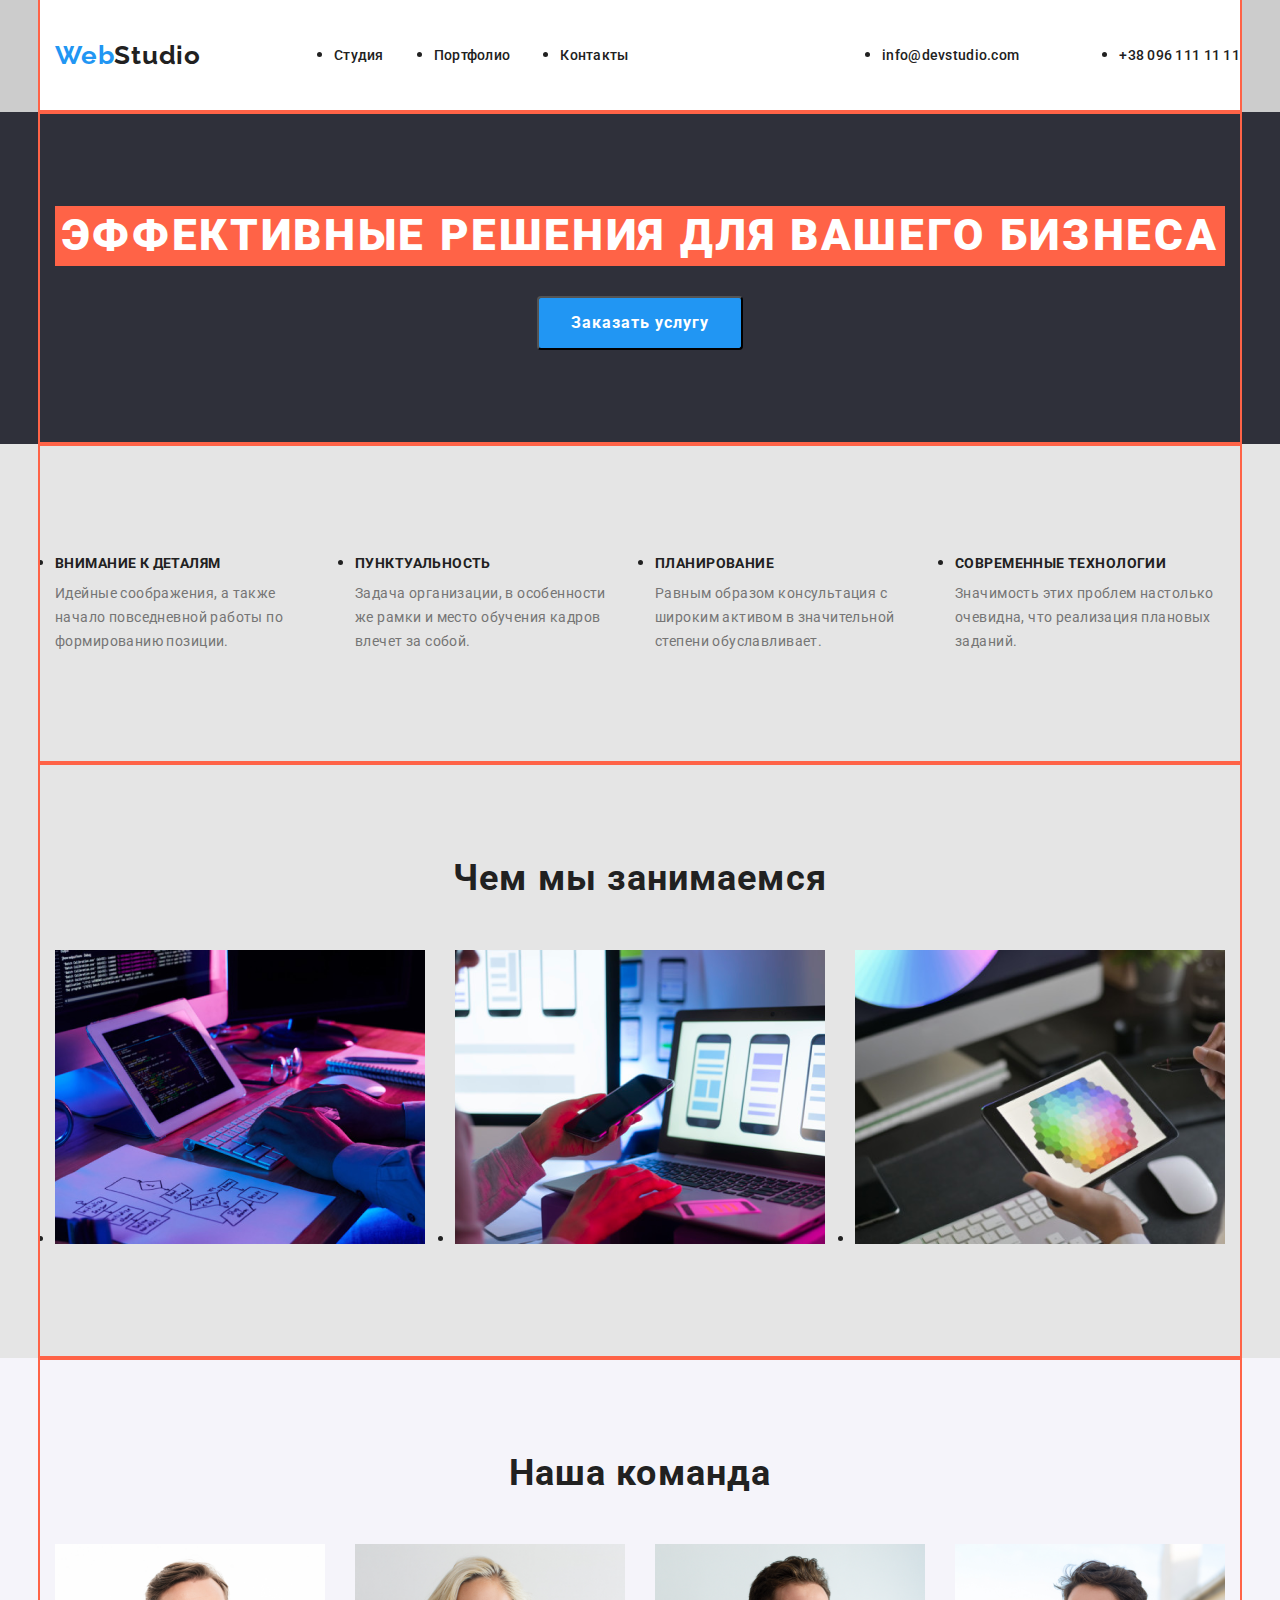
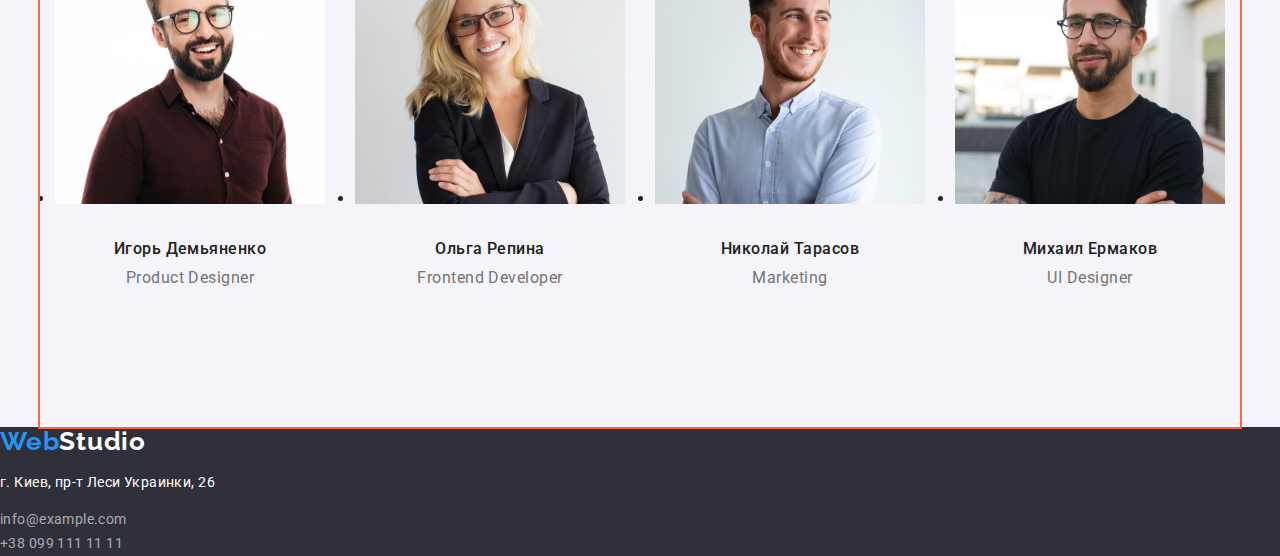
==== index.html @ ee565107 "Создан репозиторий goit-markup-hw-03." ====
<!DOCTYPE html>
<html lang="en">
<head>
    <meta charset="UTF-8">
    <meta name="viewport" content="width=device-width, initial-scale=1.0">
    <title>Document</title>
    <link href="https://fonts.googleapis.com/css2?family=Roboto:wght@400;500;700;900&display=swap" rel="stylesheet" />
    <link href="https://fonts.googleapis.com/css2?family=Raleway:wght@700&display=swap" rel="stylesheet" /> 
    <link rel="stylesheet" href="https://cdnjs.cloudflare.com/ajax/libs/modern-normalize/1.0.0/modern-normalize.min.css" />
    <link rel="stylesheet" href="./css/styles.css" />
</head>
    <body class="page">
        <!-- Шапка сайта -->
        
         <header class="page-header">
        
             <nav class="nav">
                 <a href="/" class="web">Web<span class="logo-header">Studio</span>
                 </a>
                 <ul class="site-nav-list">
                     <li class="item"><a href="" class="link current">Студия</a></li>
                     <li class="item"><a href="./portfolio.html" class="link"> Портфолио</a></li>
                     <li class="item"><a href="" class="link">Контакты</a></li>
                 </ul>
                 <ul class="info">
                     <li class="item"><a href="mailto:info@devstudio.com" class="link">info@devstudio.com</a></li>
                     <li class="item"><a href="tel:+380961111111" class="link">+38 096 111 11 11</a></li>
                </ul>
            </nav>
        
         </header>  
        
         <main>
             <section class="hero">
                <div class="container">
                 <h1 class="hero-title">ЭФФЕКТИВНЫЕ РЕШЕНИЯ ДЛЯ ВАШЕГО БИЗНЕСА</h1>
                 <button class="my-btn">Заказать услугу</button>
                </div>
             </section>

         <section>
             <div class="container">
             <ul class="title">
                 <li class="item">  
                     <h3 class="section-title">ВНИМАНИЕ К ДЕТАЛЯМ</h3>
                     <p class="text">Идейные соображения, а также начало повседневной работы по формированию позиции.</p>
                 </li> 
                <li class="item">
                    <h3 class="section-title">ПУНКТУАЛЬНОСТЬ</h3>
                    <p class="text">Задача организации, в особенности же рамки и место обучения кадров влечет за собой.</p>
                </li>
                <li class="item">
                    <h3 class="section-title">ПЛАНИРОВАНИЕ</h3>
                    <p class="text">Равным образом консультация с широким активом в значительной степени обуславливает.</p>
                </li>
                <li class="item">
                    <h3 class="section-title">СОВРЕМЕННЫЕ ТЕХНОЛОГИИ</h3>
                    <p class="text">Значимость этих проблем настолько очевидна, что реализация плановых заданий.</p>
                </li>
            </ul>
        </div>
         </section>
         <section class="section-comand">
             <div class="container">
             <h2 class="section-list">Чем мы занимаемся</h2>
             <ul class="image">
                 <li class="image-pictures"><img src="./images/img1.png" alt="" width="370"></li>
                 <li class="image-pictures"><img src="./images/img2.png" alt="" width="370"></li>
                 <li class="image-pictures"><img src="./images/img3.png" alt="" width="370"></li>
             </ul>
            </div>
         </section>

         <section class="section-comands">
            <div class="container">
             <h2 class="section-list">Наша команда</h2>
             <ul class="image">
                 <li class="image-pictures">
                     <img src="./images/photo1.png" alt="" width="270">
                     <h4 class="section-name">Игорь Демьяненко</h4>
                     <p class="text-list">Product Designer</p>
                 </li>
                 <li class="image-pictures">
                    <img src="./images/photo2.png" alt="" width="270">
                    <h4 class="section-name">Ольга Репина</h4>
                    <p class="text-list">Frontend Developer</p>
                </li>
                <li class="image-pictures">
                    <img src="./images/photo3.png" alt="" width="270">
                    <h4 class="section-name">Николай Тарасов</h4>
                    <p class="text-list">Marketing</p>
                </li>
                <li class="image-pictures">
                    <img src="./images/photo4.png" alt="" width="270">
                    <h4 class="section-name">Михаил Ермаков</h4>
                    <p class="text-list">UI Designer</p>
                </li>
             </ul>
            </div>
         </section>
        </main>
         <footer class="footer">
            <nav>   
                <a href="/" class="web">Web<span class="logo-white">Studio</span>
                 </a>
            </nav>
            <address>
                <p class="address">г. Киев, пр-т Леси Украинки, 26</p>
                <a href="mailto:info@example.com" class="contacts">info@example.com</a> <br>
                <a href="tel:+380991111111" class="contacts">+38 099 111 11 11</a>
            </address>
         </footer>  
        
</body>
</html>
---- css/styles.css ----
:root {
    --primary-text-color: #212121;
    --primary-white-color: #FFFFFF;
    --footer-contacts-color: rgba(255, 255, 255, 0.6);
}

.nav {
    margin-left: auto;
    margin-right: auto;
   
    width: 1200px;
    padding-left: 15px;
    scroll-padding-right: 15px;
    outline: 2px solid tomato;
    
}
.page-header {
    background-color: #ccc;
}

body {
background-color: #E5E5E5;
color: #212121;
font-family: Roboto, sans-serif;
}
.logo-main {
    color: #2196F3;
    text-decoration: none;
    font-family: Raleway, sans-serif; 
}
.hero-title {
    color: #FFFFFF;
    font-style: normal;
    font-weight: 900;
    font-size: 44px;
    line-height: 1.36em;
    text-align: center;
    letter-spacing: 0.06em;
    margin-top: 0;
    margin-bottom: 30px;
    background-color: tomato;
    left: 452px;
}
.section-title {
    color: var(--primary-text-color);
    font-weight: 700;
    font-size: 14px;
    line-height: 1.14em;
    letter-spacing: 0.03em;
    margin-top: 0;
    margin-bottom: 10px;
    font-weight: 700;
}
.image {
    display: flex;
    padding-inline-start: 0;
}
.image .image-pictures {
    margin-right: 30px;
}

.image .image-pictures:nth-last-child(-n + 1) {
    margin-right: 0;
}
.title {
    display: flex;
    padding-inline-start: 0;
}
.title .item {
    width: 270px; 
    margin-right: 30px;
}
.title .item:nth-last-child(-n + 1) {
    margin-right: 0;
}
.section-portfolio {
    color: var(--primary-text-color);
    font-weight: 700;
    font-size: 18px;
    line-height: 2px;
    letter-spacing: 0.06em;
    margin-top: 20px;
    margin-bottom: 4px;
}
.logo-header {
    color: #212121;
    text-decoration: none;
    font-family: Raleway, sans-serif; 
    
}
.logo-white {
    color: #FFFFFF;
    font-family: Raleway, sans-serif; 
}
.link {
    color:var(--primary-text-color);
    font-weight: 500;
    font-size: 14px;
    line-height: 1.14em;
    letter-spacing: 0.02em;
    text-decoration: none;
    padding-top: 32px;
    padding-bottom: 32px;
    display: block;
 }
.link:hover {
    color: #2196F3;
}
.link:focus {
    color: #2196F3;
}
.site-nav .link.current {
    color: #2196F3;
}
.site-nav-list {
    display: flex;  
    margin-left: 93px;
}
.item:last-child {
    margin-right: 0px;
}
.item {
    margin-right: 50px;
}
.info {
    display: flex;
    margin-left: auto;
}
.info .item + .item {
    margin-left: 50px;
}
.my-btn {
    display: inline-block;
    min-width: 136px;
    color: var(--primary-white-color);
    background-color: #2196F3;  
    font-family: inherit;
    font-family: Roboto;
    border-radius: 4px;
    font-weight: 700;
    font-size: 16px;
    line-height: 1.87em;
    align-items: center;
    text-align: center;
    letter-spacing: 0.06em;
    padding: 10px 32px;
    text-align: center;
}
.my-btn:focus {
    color: #2196F3;
}
.text {
    color: #757575;
    font-size: 14px;
    line-height: 1.71em;
    letter-spacing: 0.03em;
    margin-top: 0;
    margin-bottom: 0;
}
.text-list {
    color: #757575;
    font-weight: 400;
    font-size: 16px;
    line-height: 1.19em;
    letter-spacing: 0.03em;
    margin-bottom: 0;
    margin-top: 0;
    padding-bottom: 30px;
    text-align: center;
}
.text-portfolio {
    color: #757575;
    font-size: 16px;
    line-height: 1.87em;
    letter-spacing: 0.03em;
    margin-top: 0;
    margin-bottom: 0;
}   

.address {
    color: var(--primary-white-color);
    font-weight: 400;
    font-size: 14px;
    line-height: 1.71em;
    letter-spacing: 0.03em;
    font-style: normal;
    font-weight: normal;
    text-decoration: none;
}
.contacts {
    color: var(--footer-contacts-color);
    font-weight: 400;
    font-size: 14px;
    line-height: 1.71em;
    letter-spacing: 0.03em;
    font-style: normal;
    text-decoration: none;
    
}
.button-filter {
    color: var(--primary-text-color);  
    background-color: #F5F4FA; 
    font-family: inherit;
    font-weight: 500;
    font-size: 16px;
    line-height: 1.62em;
    letter-spacing: 0.03em;
    display: inline-block;
    padding: 6px 22px;
    text-align: center;
    min-width: 73px;
    margin-bottom: 50px;
    margin-top: 0;
}    
.button-filter:hover {
    background-color: #2196F3;
    color: #FFFFFF;
}
.logo {
    font-family: Raleway, sans-serif; 
    font-weight: 700;
    font-size: 26px;
    line-height: 1.19em;
}
.web {
    color: #2196F3;
    font-weight: 700;
    font-size: 26px;
    line-height: 1,19em;
    letter-spacing: 0.03em;
    text-decoration: none;
    font-family: Raleway, sans-serif; 
}
.section-list {
    color: var(--primary-text-color);
    font-weight: 700;
    font-size: 36px;
    line-height: 1.17em;
    text-align: center;
    letter-spacing: 0.03em;
    margin-bottom: 50px;
    margin-top: 0;
    
}
.section-name {
    color: var(--primary-text-color);
    font-weight: 500;
    font-size: 16px;
    line-height: 1.19em;
    letter-spacing: 0.03em;
    margin-top: 30px;
    margin-bottom: 10px;
    text-align: center;
}
.hero {
    background-color: #2F303A;  
    text-align: center;
}
.footer {
    background-color: #2F303A;
}

.nav {
    background-color:#FFFFFF;
    display: flex;
    align-items: center;
}
.section-comands {
    background-color: #F5F4FA; 
}
.container {
    outline: 2px solid tomato;
    margin-top: 0;
    margin-bottom: 0;
    padding-top: 94px;
    padding-bottom: 94px;
    width: 1200px;
    padding-left: 15px;
    padding-right: 15px;
    margin-left: auto;
    margin-right: auto;
}
.flex-element {
    margin-right: 30px; 
    background-color: tomato;
    width: calc((100% - 60px) / 3);
}
.flex-element:nth-last-child(-n + 3){
    margin-bottom: 0;
}

.flex-element:nth-child(3n){
    margin-right: 0;
}
.portfolio {
    display: flex;
    flex-wrap: wrap;
    background-color: teal;
    padding-inline-start: 0;    
}
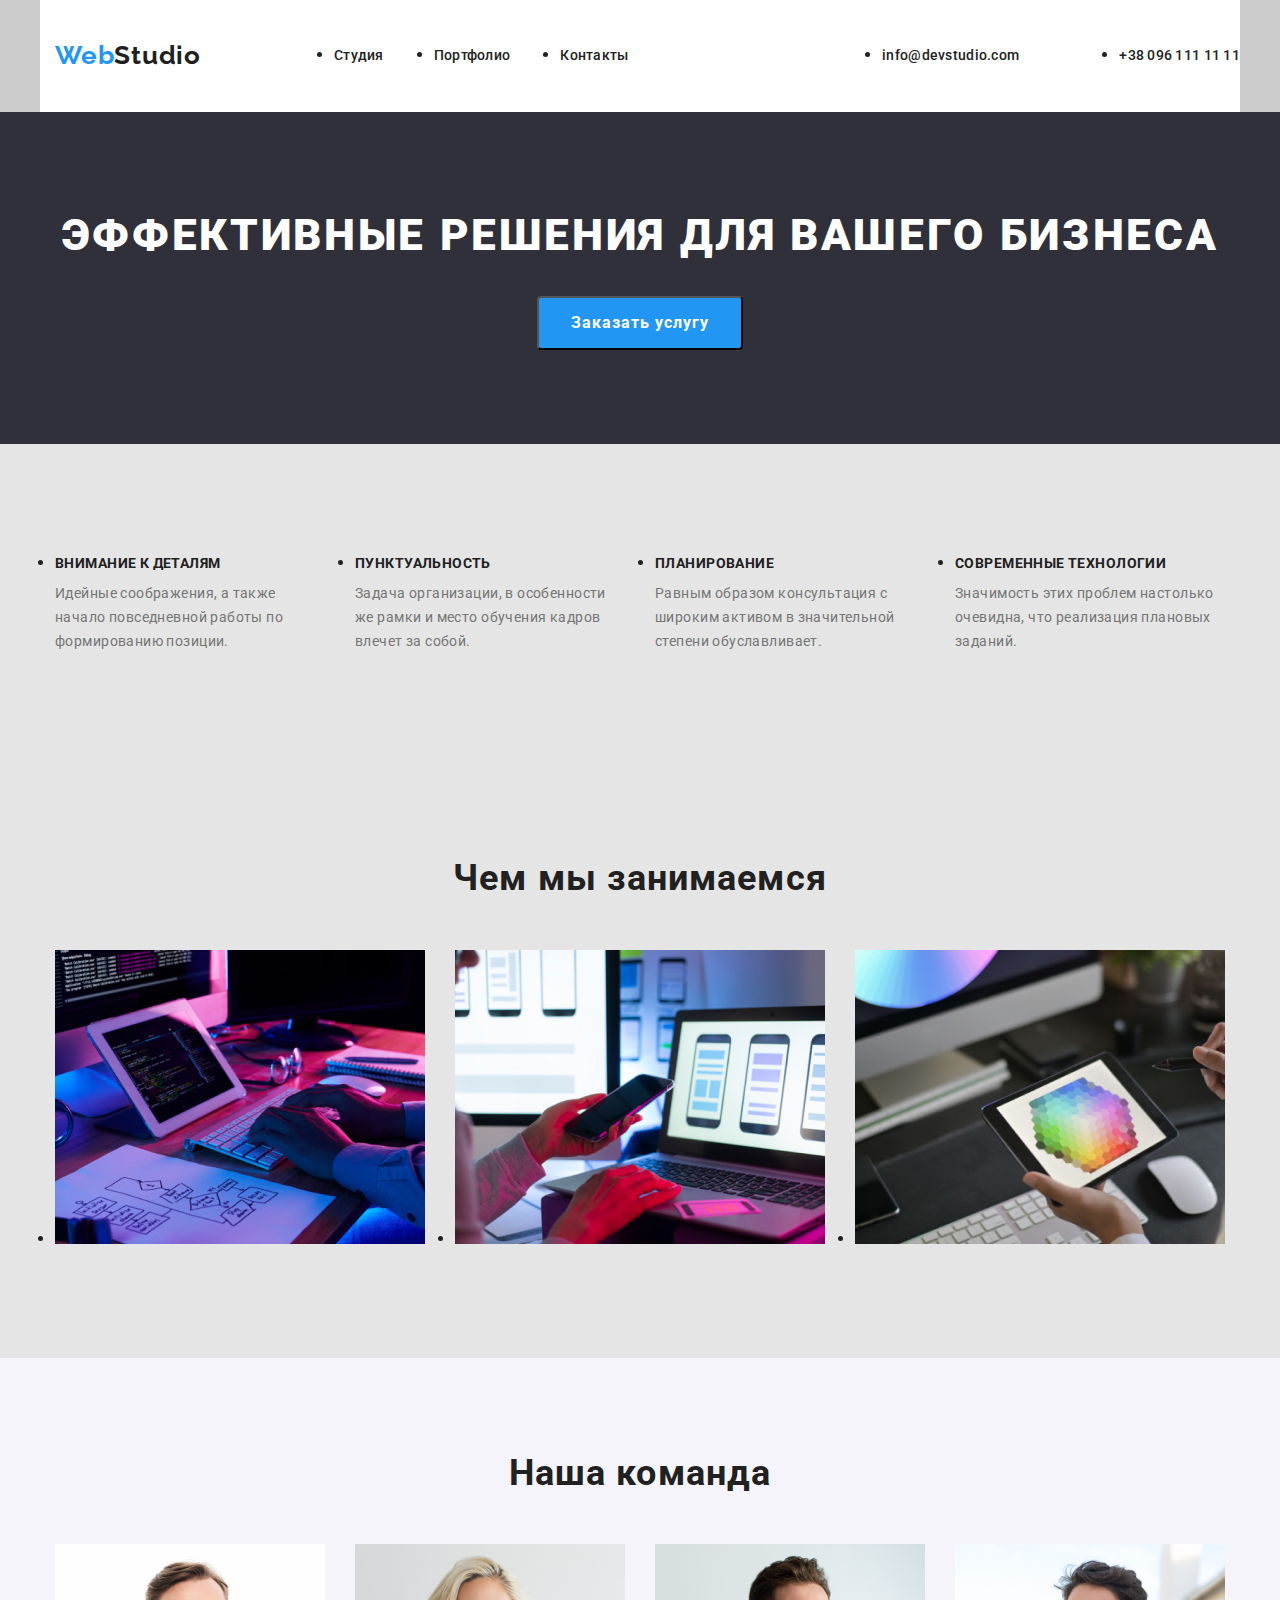
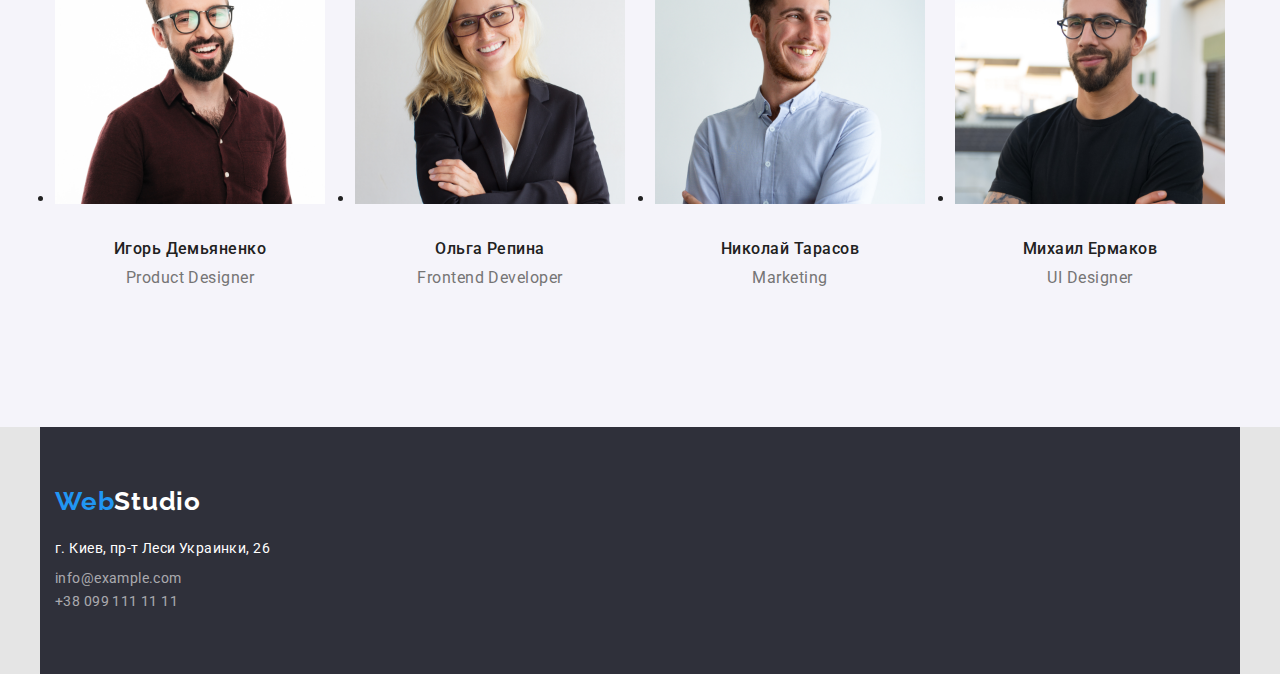
==== commit 8a3bbce0: "добавляет отступы в футере" ====
--- a/index.html
+++ b/index.html
@@ -104,9 +104,9 @@
                 <a href="/" class="web">Web<span class="logo-white">Studio</span>
                  </a>
             </nav>
-            <address>
+            <address    >
                 <p class="address">г. Киев, пр-т Леси Украинки, 26</p>
-                <a href="mailto:info@example.com" class="contacts">info@example.com</a> <br>
+                <a href="mailto:info@example.com" class="contacts email">info@example.com</a> <br>
                 <a href="tel:+380991111111" class="contacts">+38 099 111 11 11</a>
             </address>
          </footer>  
--- a/css/styles.css
+++ b/css/styles.css
@@ -11,8 +11,7 @@
     width: 1200px;
     padding-left: 15px;
     scroll-padding-right: 15px;
-    outline: 2px solid tomato;
-    
+   /* outline: 2px solid tomato;*/  
 }
 .page-header {
     background-color: #ccc;
@@ -38,7 +37,7 @@
     letter-spacing: 0.06em;
     margin-top: 0;
     margin-bottom: 30px;
-    background-color: tomato;
+   /*background-color: tomato;*/
     left: 452px;
 }
 .section-title {
@@ -144,7 +143,6 @@
     text-align: center;
     letter-spacing: 0.06em;
     padding: 10px 32px;
-    text-align: center;
 }
 .my-btn:focus {
     color: #2196F3;
@@ -186,6 +184,13 @@
     font-style: normal;
     font-weight: normal;
     text-decoration: none;
+    margin-top: 20px;
+    margin-bottom: 9px;
+    width: 231px;
+    height: 21px;
+}
+.email {
+    margin-bottom: 9px;
 }
 .contacts {
     color: var(--footer-contacts-color);
@@ -195,7 +200,8 @@
     letter-spacing: 0.03em;
     font-style: normal;
     text-decoration: none;
-    
+    width: 231px;
+    height: 21px;
 }
 .button-filter {
     color: var(--primary-text-color);  
@@ -258,6 +264,14 @@
 }
 .footer {
     background-color: #2F303A;
+    margin-left: auto;
+    margin-right: auto;
+    width: 1200px;
+    padding-left: 15px;
+    scroll-padding-right: 15px;
+   /* outline: 2px solid tomato;*/
+    padding-top: 60px;
+    padding-bottom: 60px;
 }
 
 .nav {
@@ -269,7 +283,7 @@
     background-color: #F5F4FA; 
 }
 .container {
-    outline: 2px solid tomato;
+   /* outline: 2px solid tomato;*/
     margin-top: 0;
     margin-bottom: 0;
     padding-top: 94px;
@@ -282,7 +296,7 @@
 }
 .flex-element {
     margin-right: 30px; 
-    background-color: tomato;
+    /*background-color: tomato;*/
     width: calc((100% - 60px) / 3);
 }
 .flex-element:nth-last-child(-n + 3){
@@ -295,6 +309,19 @@
 .portfolio {
     display: flex;
     flex-wrap: wrap;
-    background-color: teal;
+  /*  background-color: teal;*/
     padding-inline-start: 0;    
-}+}
+.filter {
+    display: flex;
+    padding-inline-start: 0px;   
+    justify-content: center;
+}
+
+.filter-title {
+    margin-right: 8px;
+    display: inline-block;
+}
+.filter-title:nth-child(5n){
+    margin-right: 0;
+}
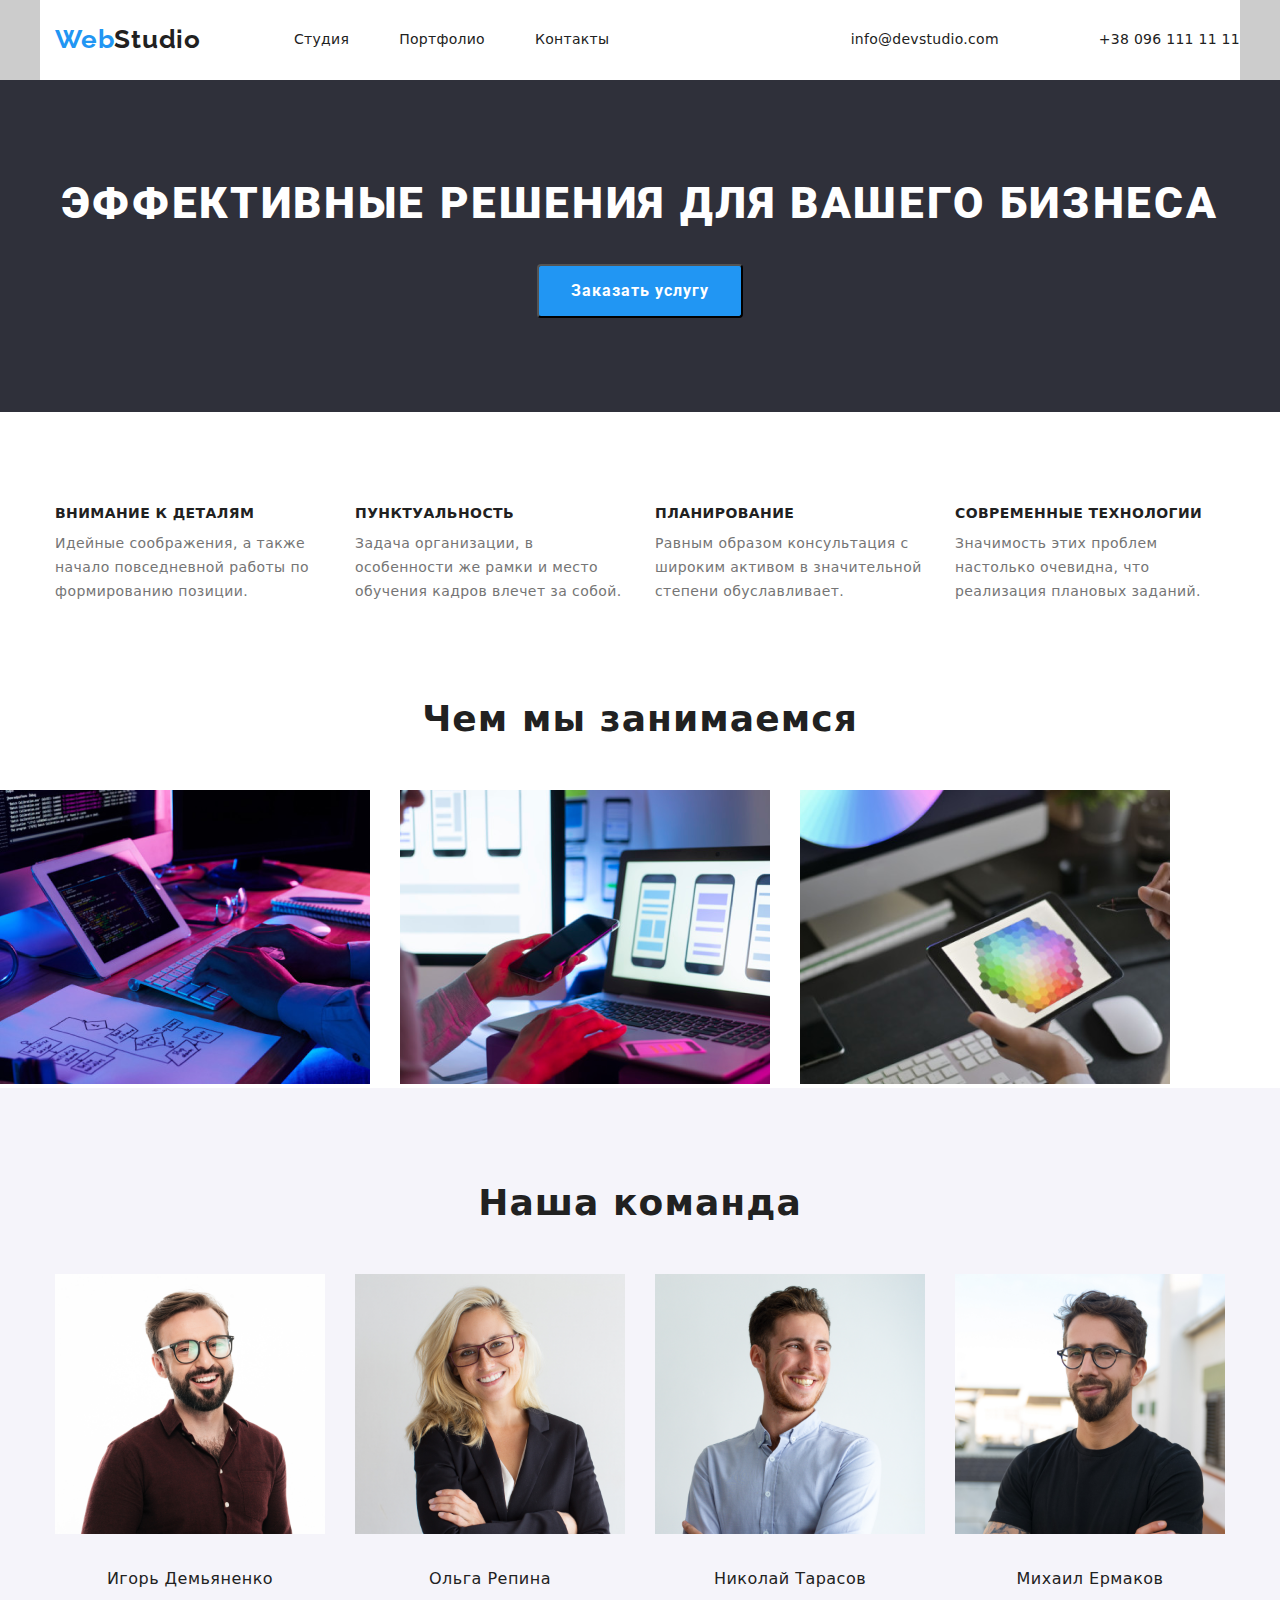
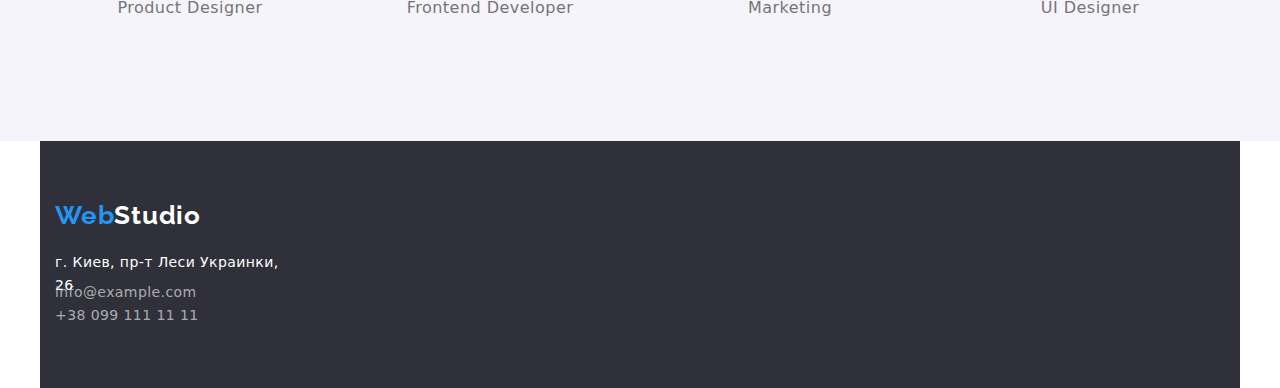
==== commit 8f4ec905: "исправляет ошибки" ====
--- a/index.html
+++ b/index.html
@@ -32,14 +32,14 @@
         
          <main>
              <section class="hero">
-                <div class="container">
+                <div class="container-studio">
                  <h1 class="hero-title">ЭФФЕКТИВНЫЕ РЕШЕНИЯ ДЛЯ ВАШЕГО БИЗНЕСА</h1>
                  <button class="my-btn">Заказать услугу</button>
                 </div>
              </section>
 
-         <section>
-             <div class="container">
+         <section class="studio-title">
+             <div class="container-studio">
              <ul class="title">
                  <li class="item">  
                      <h3 class="section-title">ВНИМАНИЕ К ДЕТАЛЯМ</h3>
@@ -61,7 +61,7 @@
         </div>
          </section>
          <section class="section-comand">
-             <div class="container">
+             <div class="container-image">
              <h2 class="section-list">Чем мы занимаемся</h2>
              <ul class="image">
                  <li class="image-pictures"><img src="./images/img1.png" alt="" width="370"></li>
@@ -72,7 +72,7 @@
          </section>
 
          <section class="section-comands">
-            <div class="container">
+            <div class="container-studio">
              <h2 class="section-list">Наша команда</h2>
              <ul class="image">
                  <li class="image-pictures">
--- a/css/styles.css
+++ b/css/styles.css
@@ -2,25 +2,28 @@
     --primary-text-color: #212121;
     --primary-white-color: #FFFFFF;
     --footer-contacts-color: rgba(255, 255, 255, 0.6);
+    
 }
 
 .nav {
     margin-left: auto;
     margin-right: auto;
-   
+    
     width: 1200px;
     padding-left: 15px;
     scroll-padding-right: 15px;
-   /* outline: 2px solid tomato;*/  
+  
 }
 .page-header {
     background-color: #ccc;
-}
-
-body {
+    height: 80px;
+}
+
+.body {
 background-color: #E5E5E5;
 color: #212121;
 font-family: Roboto, sans-serif;
+
 }
 .logo-main {
     color: #2196F3;
@@ -37,9 +40,10 @@
     letter-spacing: 0.06em;
     margin-top: 0;
     margin-bottom: 30px;
-   /*background-color: tomato;*/
     left: 452px;
-}
+    font-family: Roboto, sans-serif;
+    }
+    
 .section-title {
     color: var(--primary-text-color);
     font-weight: 700;
@@ -154,6 +158,7 @@
     letter-spacing: 0.03em;
     margin-top: 0;
     margin-bottom: 0;
+    padding-bottom: 0;
 }
 .text-list {
     color: #757575;
@@ -171,7 +176,6 @@
     font-size: 16px;
     line-height: 1.87em;
     letter-spacing: 0.03em;
-    margin-top: 0;
     margin-bottom: 0;
 }   
 
@@ -215,7 +219,6 @@
     padding: 6px 22px;
     text-align: center;
     min-width: 73px;
-    margin-bottom: 50px;
     margin-top: 0;
 }    
 .button-filter:hover {
@@ -246,6 +249,7 @@
     letter-spacing: 0.03em;
     margin-bottom: 50px;
     margin-top: 0;
+    padding-top: 0;
     
 }
 .section-name {
@@ -269,7 +273,7 @@
     width: 1200px;
     padding-left: 15px;
     scroll-padding-right: 15px;
-   /* outline: 2px solid tomato;*/
+ 
     padding-top: 60px;
     padding-bottom: 60px;
 }
@@ -282,22 +286,33 @@
 .section-comands {
     background-color: #F5F4FA; 
 }
-.container {
-   /* outline: 2px solid tomato;*/
+
+.container-studio {
     margin-top: 0;
     margin-bottom: 0;
     padding-top: 94px;
     padding-bottom: 94px;
     width: 1200px;
     padding-left: 15px;
-    padding-right: 15px;
+    padding-right: 15px;    
+    margin-left: auto;
+    margin-right: auto;
+    }
+.container {
+    margin-top: 0;
+    margin-bottom: 0;
+    width: 1200px;
+    padding-left: 15px;
+    padding-right: 15px;    
     margin-left: auto;
     margin-right: auto;
 }
 .flex-element {
     margin-right: 30px; 
-    /*background-color: tomato;*/
+
     width: calc((100% - 60px) / 3);
+    margin-bottom: 30px;
+  
 }
 .flex-element:nth-last-child(-n + 3){
     margin-bottom: 0;
@@ -309,8 +324,9 @@
 .portfolio {
     display: flex;
     flex-wrap: wrap;
-  /*  background-color: teal;*/
+ 
     padding-inline-start: 0;    
+    margin-bottom: 94px;
 }
 .filter {
     display: flex;
@@ -321,7 +337,17 @@
 .filter-title {
     margin-right: 8px;
     display: inline-block;
+    padding-top: 94px;
+    padding-bottom: 50px; 
 }
 .filter-title:nth-child(5n){
     margin-right: 0;
 }
+
+ul, 
+a {
+    list-style: none;
+    margin-top: 0;
+    margin-bottom: 0;
+    padding-inline-start: 0;
+}
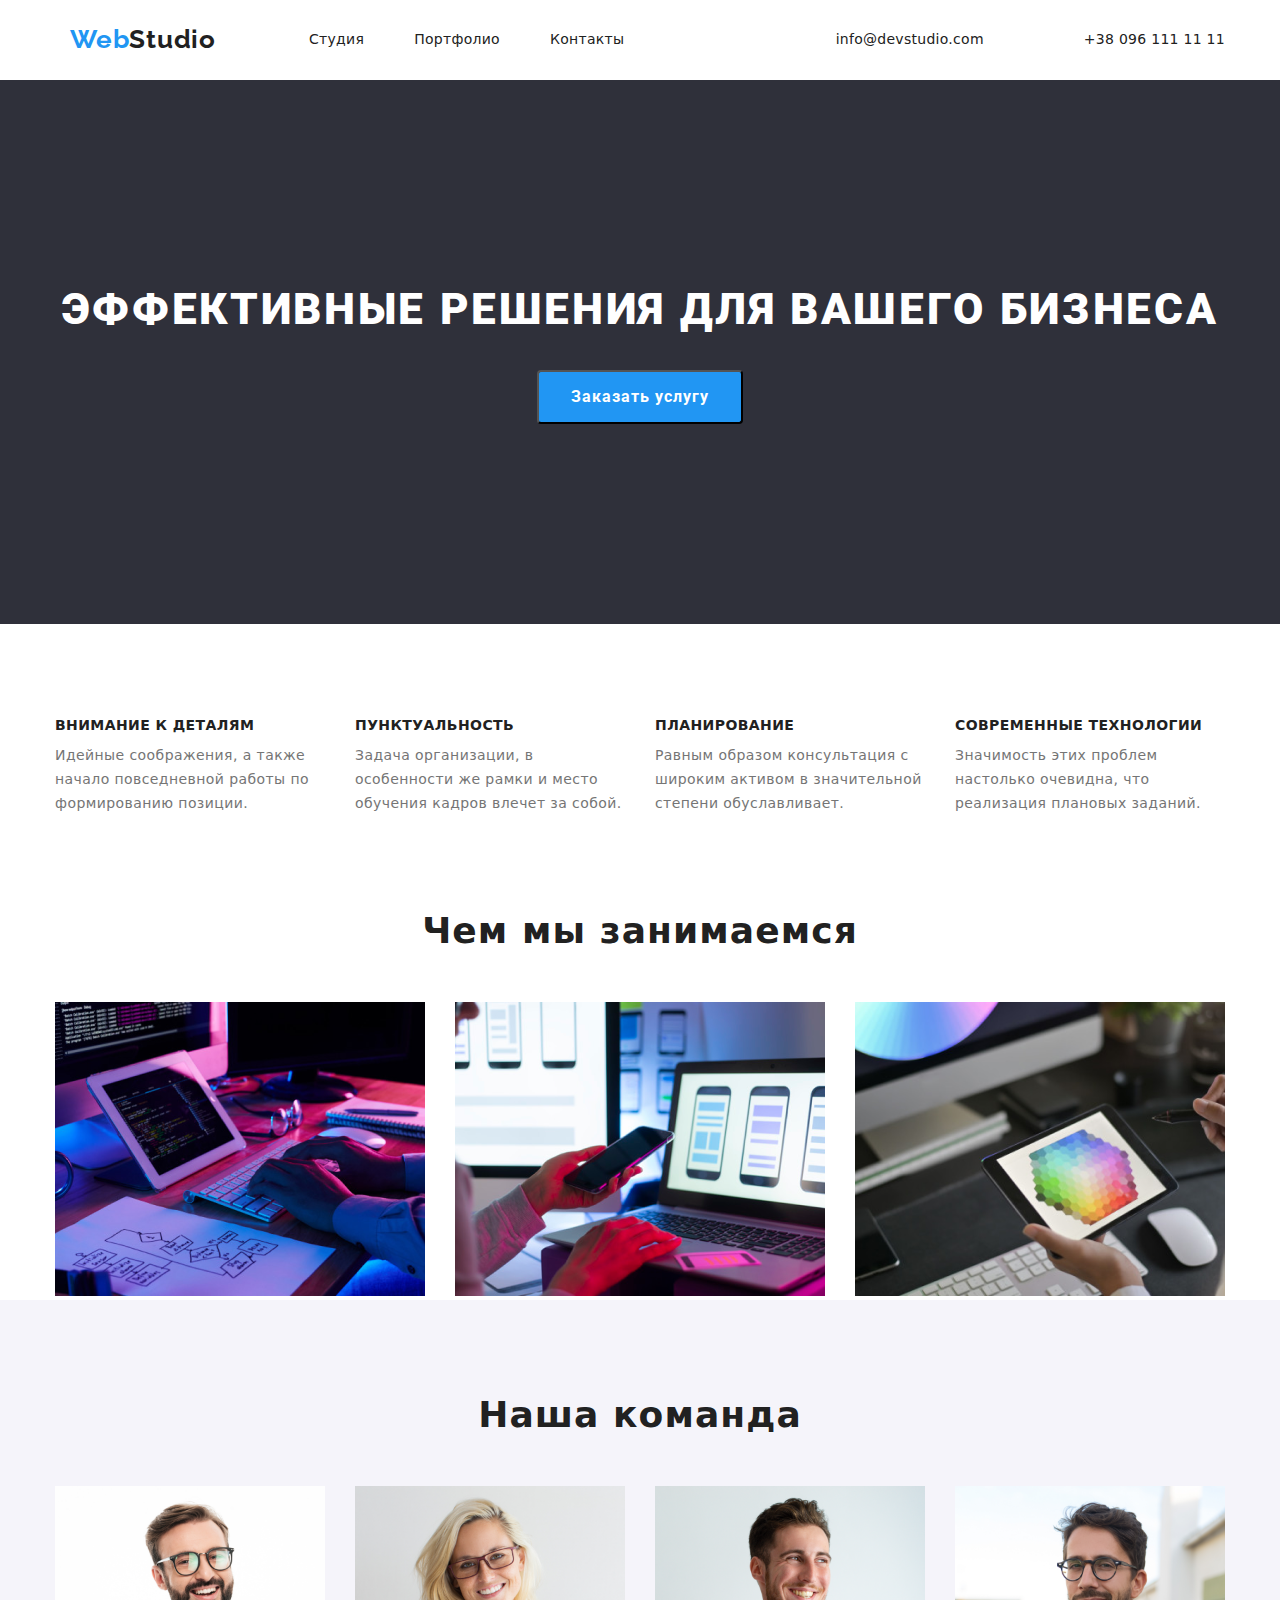
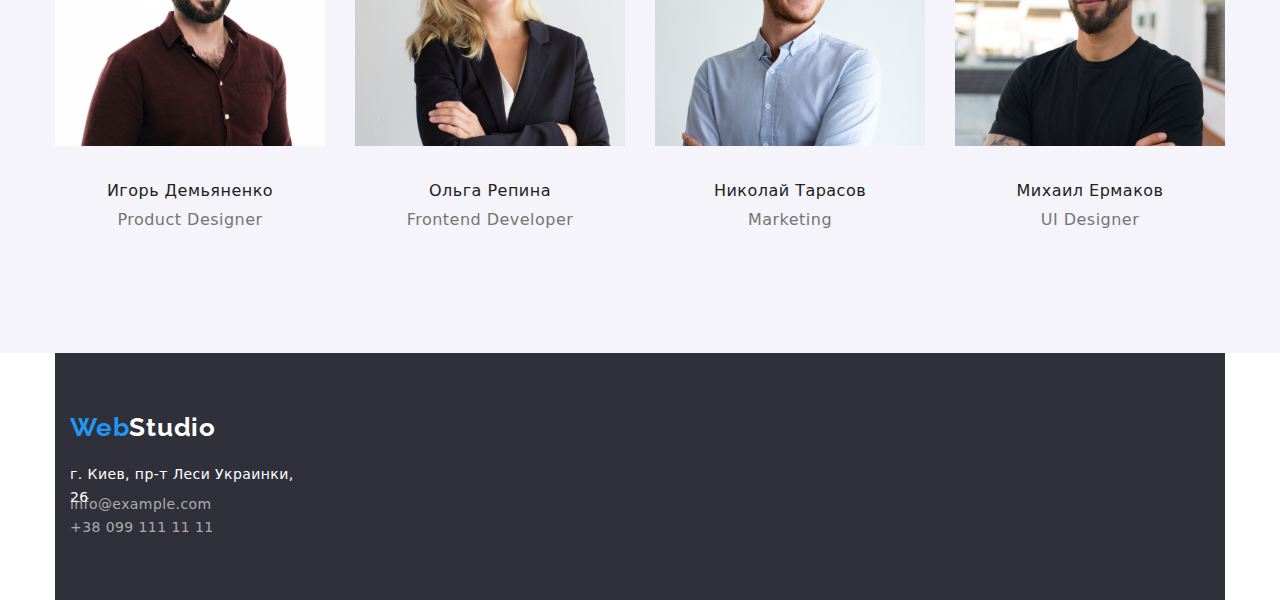
==== commit 1b1deb24: "добавляет border" ====
--- a/index.html
+++ b/index.html
@@ -11,7 +11,7 @@
 </head>
     <body class="page">
         <!-- Шапка сайта -->
-        
+        <div class="container-studio">
          <header class="page-header">
         
              <nav class="nav">
@@ -29,7 +29,7 @@
             </nav>
         
          </header>  
-        
+        </div>
          <main>
              <section class="hero">
                 <div class="container-studio">
@@ -61,7 +61,7 @@
         </div>
          </section>
          <section class="section-comand">
-             <div class="container-image">
+             <div class="container-studio">
              <h2 class="section-list">Чем мы занимаемся</h2>
              <ul class="image">
                  <li class="image-pictures"><img src="./images/img1.png" alt="" width="370"></li>
@@ -99,17 +99,16 @@
             </div>
          </section>
         </main>
-         <footer class="footer">
-            <nav>   
+        <div class="container-studio">
+         <footer class="footer"> 
                 <a href="/" class="web">Web<span class="logo-white">Studio</span>
                  </a>
-            </nav>
-            <address    >
+            <address>
                 <p class="address">г. Киев, пр-т Леси Украинки, 26</p>
                 <a href="mailto:info@example.com" class="contacts email">info@example.com</a> <br>
                 <a href="tel:+380991111111" class="contacts">+38 099 111 11 11</a>
             </address>
          </footer>  
-        
+        </div>
 </body>
 </html>--- a/css/styles.css
+++ b/css/styles.css
@@ -8,8 +8,6 @@
 .nav {
     margin-left: auto;
     margin-right: auto;
-    
-    width: 1200px;
     padding-left: 15px;
     scroll-padding-right: 15px;
   
@@ -42,8 +40,11 @@
     margin-bottom: 30px;
     left: 452px;
     font-family: Roboto, sans-serif;
-    }
-    
+}
+.studio-title {
+    padding-top: 94px;
+    padding-bottom: 94px;
+}
 .section-title {
     color: var(--primary-text-color);
     font-weight: 700;
@@ -82,9 +83,7 @@
     font-size: 18px;
     line-height: 2px;
     letter-spacing: 0.06em;
-    margin-top: 20px;
-    margin-bottom: 4px;
-}
+ }
 .logo-header {
     color: #212121;
     text-decoration: none;
@@ -94,6 +93,10 @@
 .logo-white {
     color: #FFFFFF;
     font-family: Raleway, sans-serif; 
+}
+.web .logo-header {
+    padding-top: 24px;
+    padding-bottom: 25px;
 }
 .link {
     color:var(--primary-text-color);
@@ -177,7 +180,14 @@
     line-height: 1.87em;
     letter-spacing: 0.03em;
     margin-bottom: 0;
-}   
+} 
+.card-content {
+    padding: 20px, 24px;
+    border-left: 1px  solid tomato;
+    border-right: 1px  solid tomato;
+    border-bottom: 1px solid tomato;
+}  
+
 
 .address {
     color: var(--primary-white-color);
@@ -192,6 +202,8 @@
     margin-bottom: 9px;
     width: 231px;
     height: 21px;
+    
+    
 }
 .email {
     margin-bottom: 9px;
@@ -265,12 +277,14 @@
 .hero {
     background-color: #2F303A;  
     text-align: center;
+    padding-top: 200px;
+    padding-bottom: 200px;
 }
 .footer {
     background-color: #2F303A;
     margin-left: auto;
     margin-right: auto;
-    width: 1200px;
+    
     padding-left: 15px;
     scroll-padding-right: 15px;
  
@@ -285,19 +299,19 @@
 }
 .section-comands {
     background-color: #F5F4FA; 
-}
-
-.container-studio {
-    margin-top: 0;
-    margin-bottom: 0;
     padding-top: 94px;
     padding-bottom: 94px;
+}
+
+.container-studio {
+    margin-top: 0;
+    margin-bottom: 0;
     width: 1200px;
     padding-left: 15px;
     padding-right: 15px;    
     margin-left: auto;
     margin-right: auto;
-    }
+}
 .container {
     margin-top: 0;
     margin-bottom: 0;
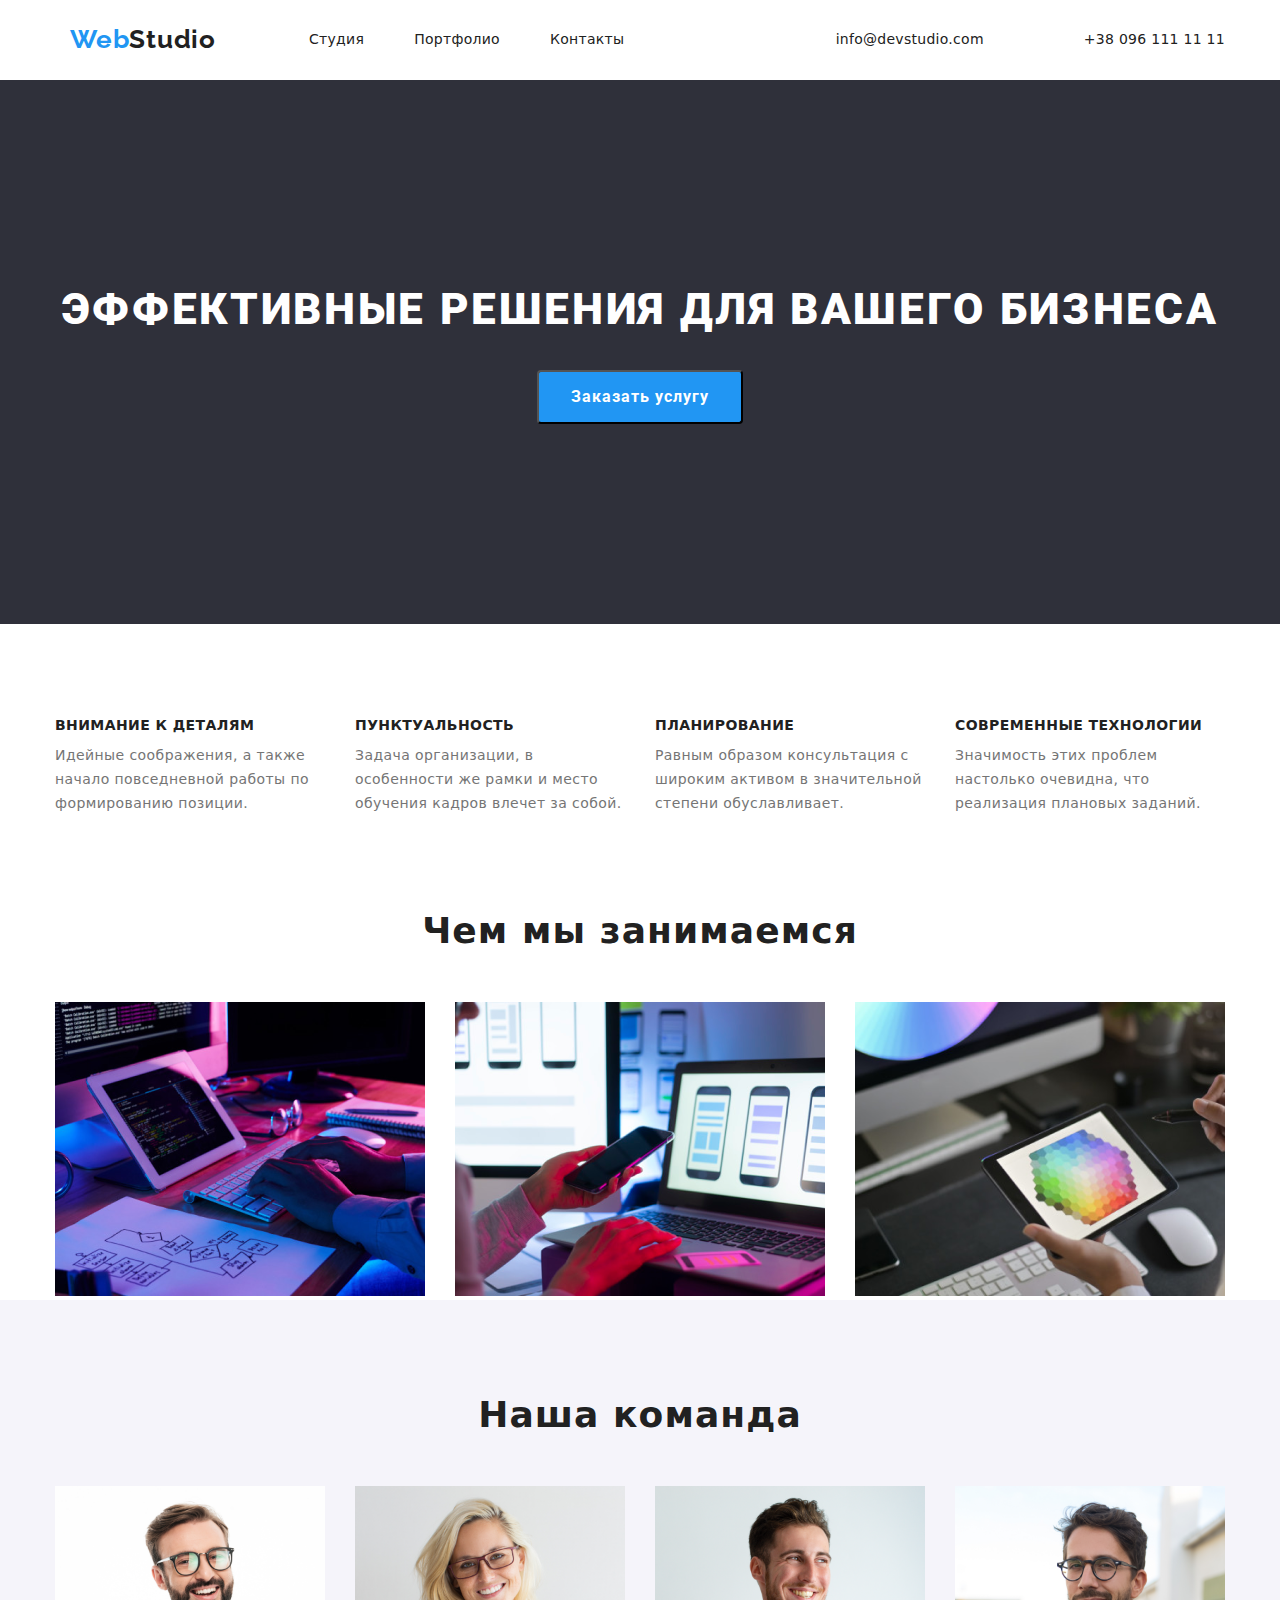
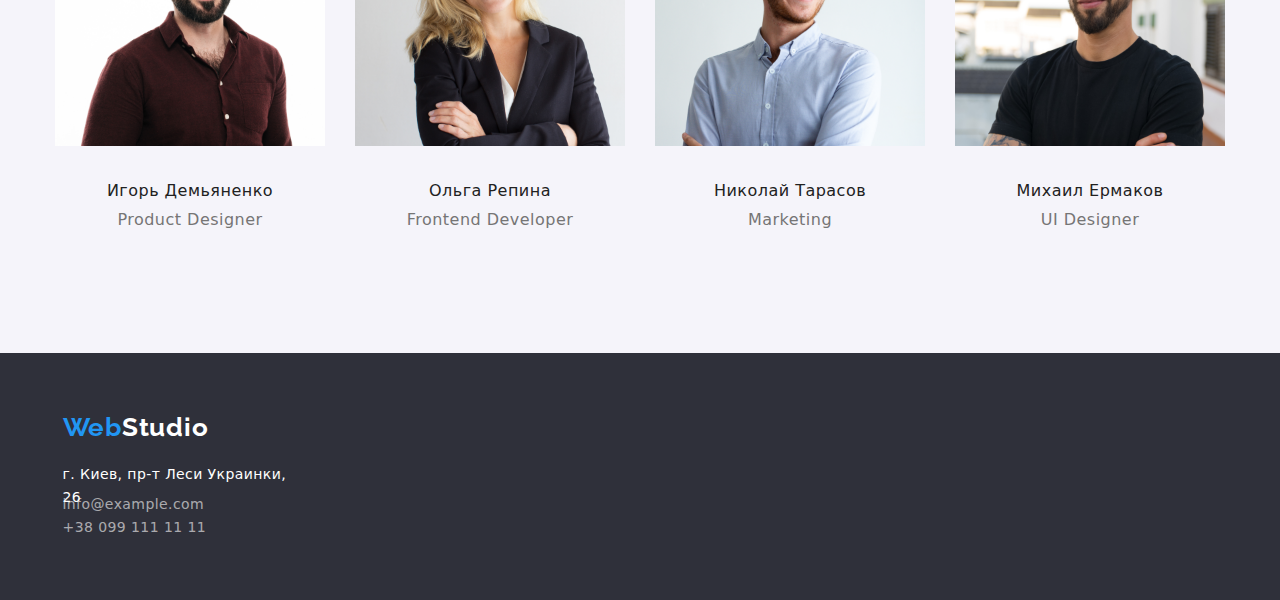
==== commit bd485222: "вносит изменения" ====
--- a/index.html
+++ b/index.html
@@ -13,7 +13,7 @@
         <!-- Шапка сайта -->
         <div class="container-studio">
          <header class="page-header">
-        
+            
              <nav class="nav">
                  <a href="/" class="web">Web<span class="logo-header">Studio</span>
                  </a>
@@ -27,7 +27,7 @@
                      <li class="item"><a href="tel:+380961111111" class="link">+38 096 111 11 11</a></li>
                 </ul>
             </nav>
-        
+
          </header>  
         </div>
          <main>
@@ -99,8 +99,9 @@
             </div>
          </section>
         </main>
-        <div class="container-studio">
+        
          <footer class="footer"> 
+            <div class="container-studio">
                 <a href="/" class="web">Web<span class="logo-white">Studio</span>
                  </a>
             <address>
@@ -108,7 +109,8 @@
                 <a href="mailto:info@example.com" class="contacts email">info@example.com</a> <br>
                 <a href="tel:+380991111111" class="contacts">+38 099 111 11 11</a>
             </address>
+        </div>
          </footer>  
-        </div>
+        
 </body>
 </html>--- a/css/styles.css
+++ b/css/styles.css
@@ -77,13 +77,19 @@
 .title .item:nth-last-child(-n + 1) {
     margin-right: 0;
 }
-.section-portfolio {
+.card-content .section-portfolio {
     color: var(--primary-text-color);
     font-weight: 700;
     font-size: 18px;
     line-height: 2px;
     letter-spacing: 0.06em;
+    margin-top: 0;
+
  }
+.section-portfolio {
+    padding-top: 20px;
+    margin-bottom: 4px;
+}
 .logo-header {
     color: #212121;
     text-decoration: none;
@@ -174,18 +180,20 @@
     padding-bottom: 30px;
     text-align: center;
 }
-.text-portfolio {
+.card-content .text-portfolio {
     color: #757575;
     font-size: 16px;
     line-height: 1.87em;
     letter-spacing: 0.03em;
     margin-bottom: 0;
+    margin-top: 0;
+    font-weight: 400;
 } 
 .card-content {
     padding: 20px, 24px;
-    border-left: 1px  solid tomato;
-    border-right: 1px  solid tomato;
-    border-bottom: 1px solid tomato;
+    border-left: 1px  solid #EEEEEE;
+    border-right: 1px solid #EEEEEE;
+    border-bottom: 1px solid #EEEEEE;
 }  
 
 
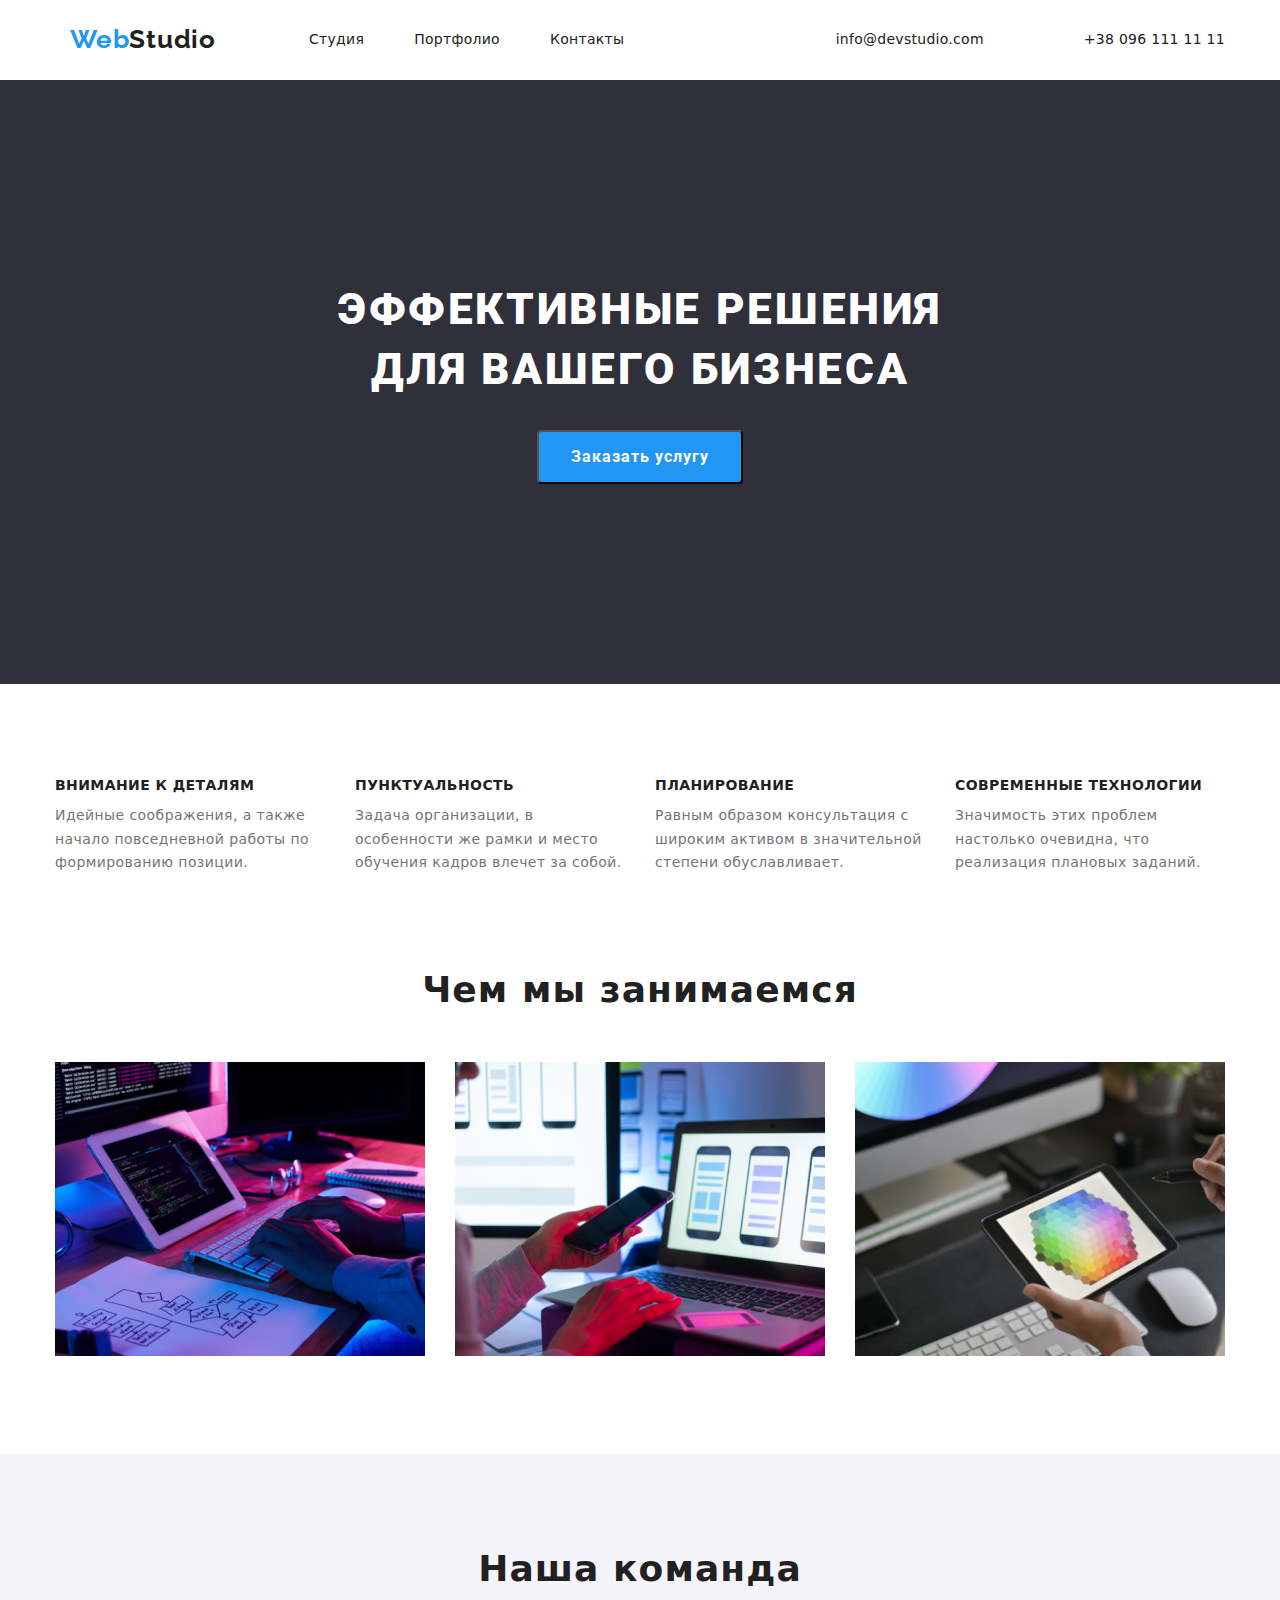
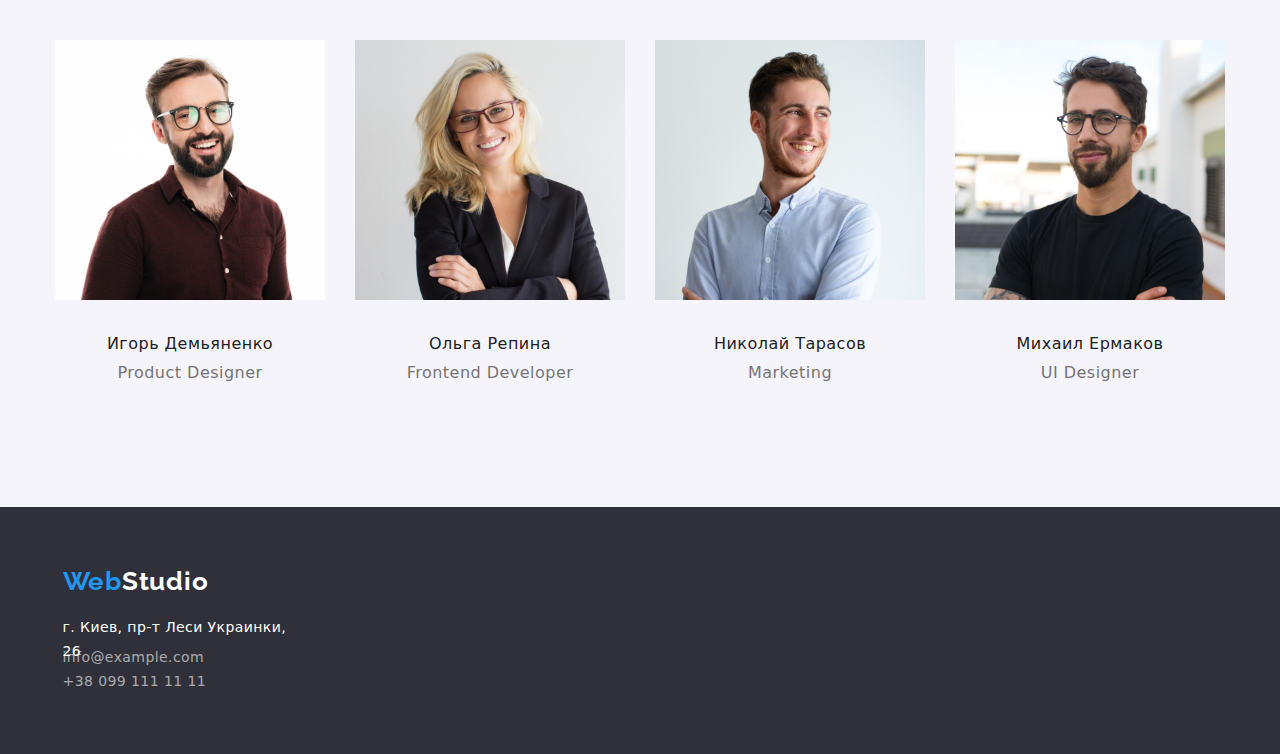
==== commit d6c14053: "исправляет ошибки" ====
--- a/index.html
+++ b/index.html
@@ -33,7 +33,7 @@
          <main>
              <section class="hero">
                 <div class="container-studio">
-                 <h1 class="hero-title">ЭФФЕКТИВНЫЕ РЕШЕНИЯ ДЛЯ ВАШЕГО БИЗНЕСА</h1>
+                 <h1 class="hero-title">ЭФФЕКТИВНЫЕ РЕШЕНИЯ <br>ДЛЯ ВАШЕГО БИЗНЕСА</h1>
                  <button class="my-btn">Заказать услугу</button>
                 </div>
              </section>
--- a/css/styles.css
+++ b/css/styles.css
@@ -13,8 +13,9 @@
   
 }
 .page-header {
-    background-color: #ccc;
+    background-color: #FFFFFF;
     height: 80px;
+    border-bottom: 1px solid #ECECEC;
 }
 
 .body {
@@ -81,7 +82,6 @@
     color: var(--primary-text-color);
     font-weight: 700;
     font-size: 18px;
-    line-height: 2px;
     letter-spacing: 0.06em;
     margin-top: 0;
 
@@ -89,6 +89,8 @@
 .section-portfolio {
     padding-top: 20px;
     margin-bottom: 4px;
+    font-size: 18px;
+    line-height: 2em;
 }
 .logo-header {
     color: #212121;
@@ -186,11 +188,14 @@
     line-height: 1.87em;
     letter-spacing: 0.03em;
     margin-bottom: 0;
-    margin-top: 0;
+    margin-top: 4px;
     font-weight: 400;
+    padding-bottom: 20px;
 } 
 .card-content {
-    padding: 20px, 24px;
+   
+    padding-left: 24px;
+
     border-left: 1px  solid #EEEEEE;
     border-right: 1px solid #EEEEEE;
     border-bottom: 1px solid #EEEEEE;
@@ -310,6 +315,9 @@
     padding-top: 94px;
     padding-bottom: 94px;
 }
+.section-comand {
+    padding-bottom: 94px;
+}
 
 .container-studio {
     margin-top: 0;
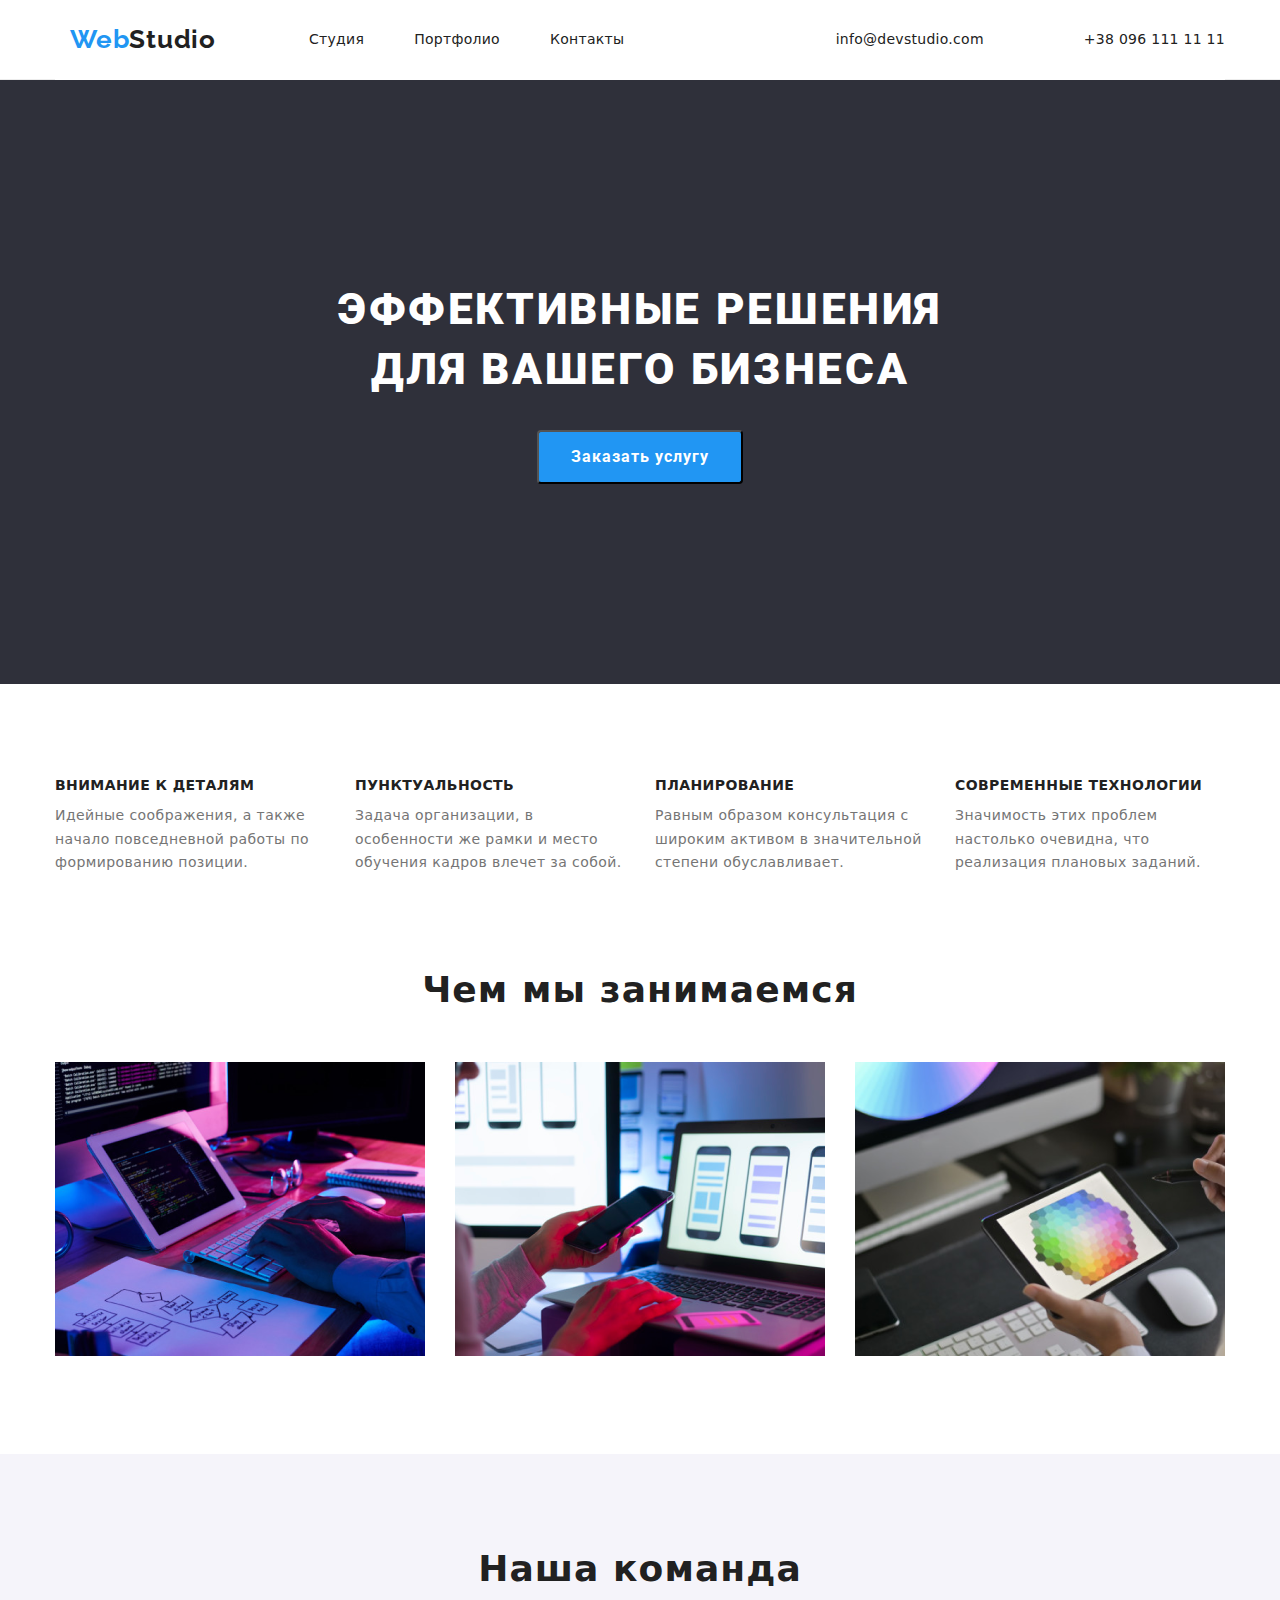
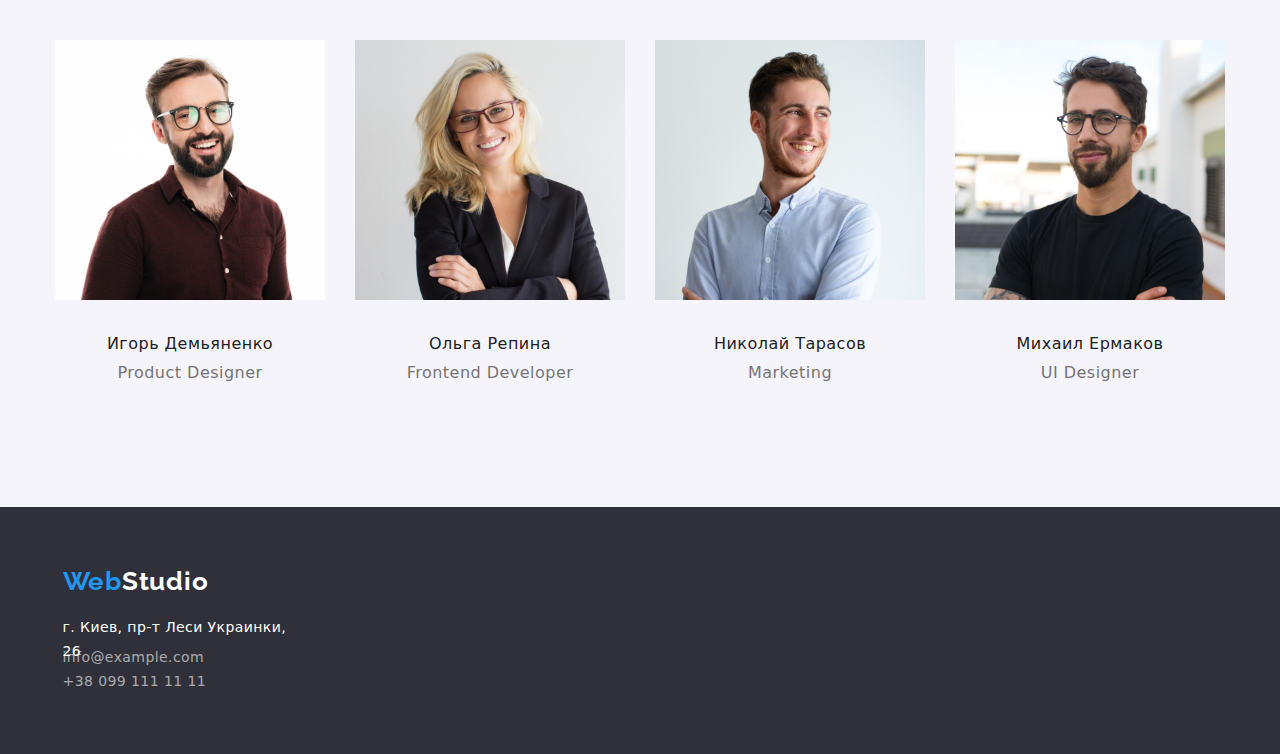
==== commit ff2830b7: "помещает контейнер в хедер" ====
--- a/index.html
+++ b/index.html
@@ -11,9 +11,9 @@
 </head>
     <body class="page">
         <!-- Шапка сайта -->
-        <div class="container-studio">
+        
          <header class="page-header">
-            
+            <div class="container-studio">
              <nav class="nav">
                  <a href="/" class="web">Web<span class="logo-header">Studio</span>
                  </a>
@@ -27,9 +27,9 @@
                      <li class="item"><a href="tel:+380961111111" class="link">+38 096 111 11 11</a></li>
                 </ul>
             </nav>
-
+            </div>
          </header>  
-        </div>
+        
          <main>
              <section class="hero">
                 <div class="container-studio">
--- a/css/styles.css
+++ b/css/styles.css
@@ -105,6 +105,7 @@
 .web .logo-header {
     padding-top: 24px;
     padding-bottom: 25px;
+   
 }
 .link {
     color:var(--primary-text-color);
